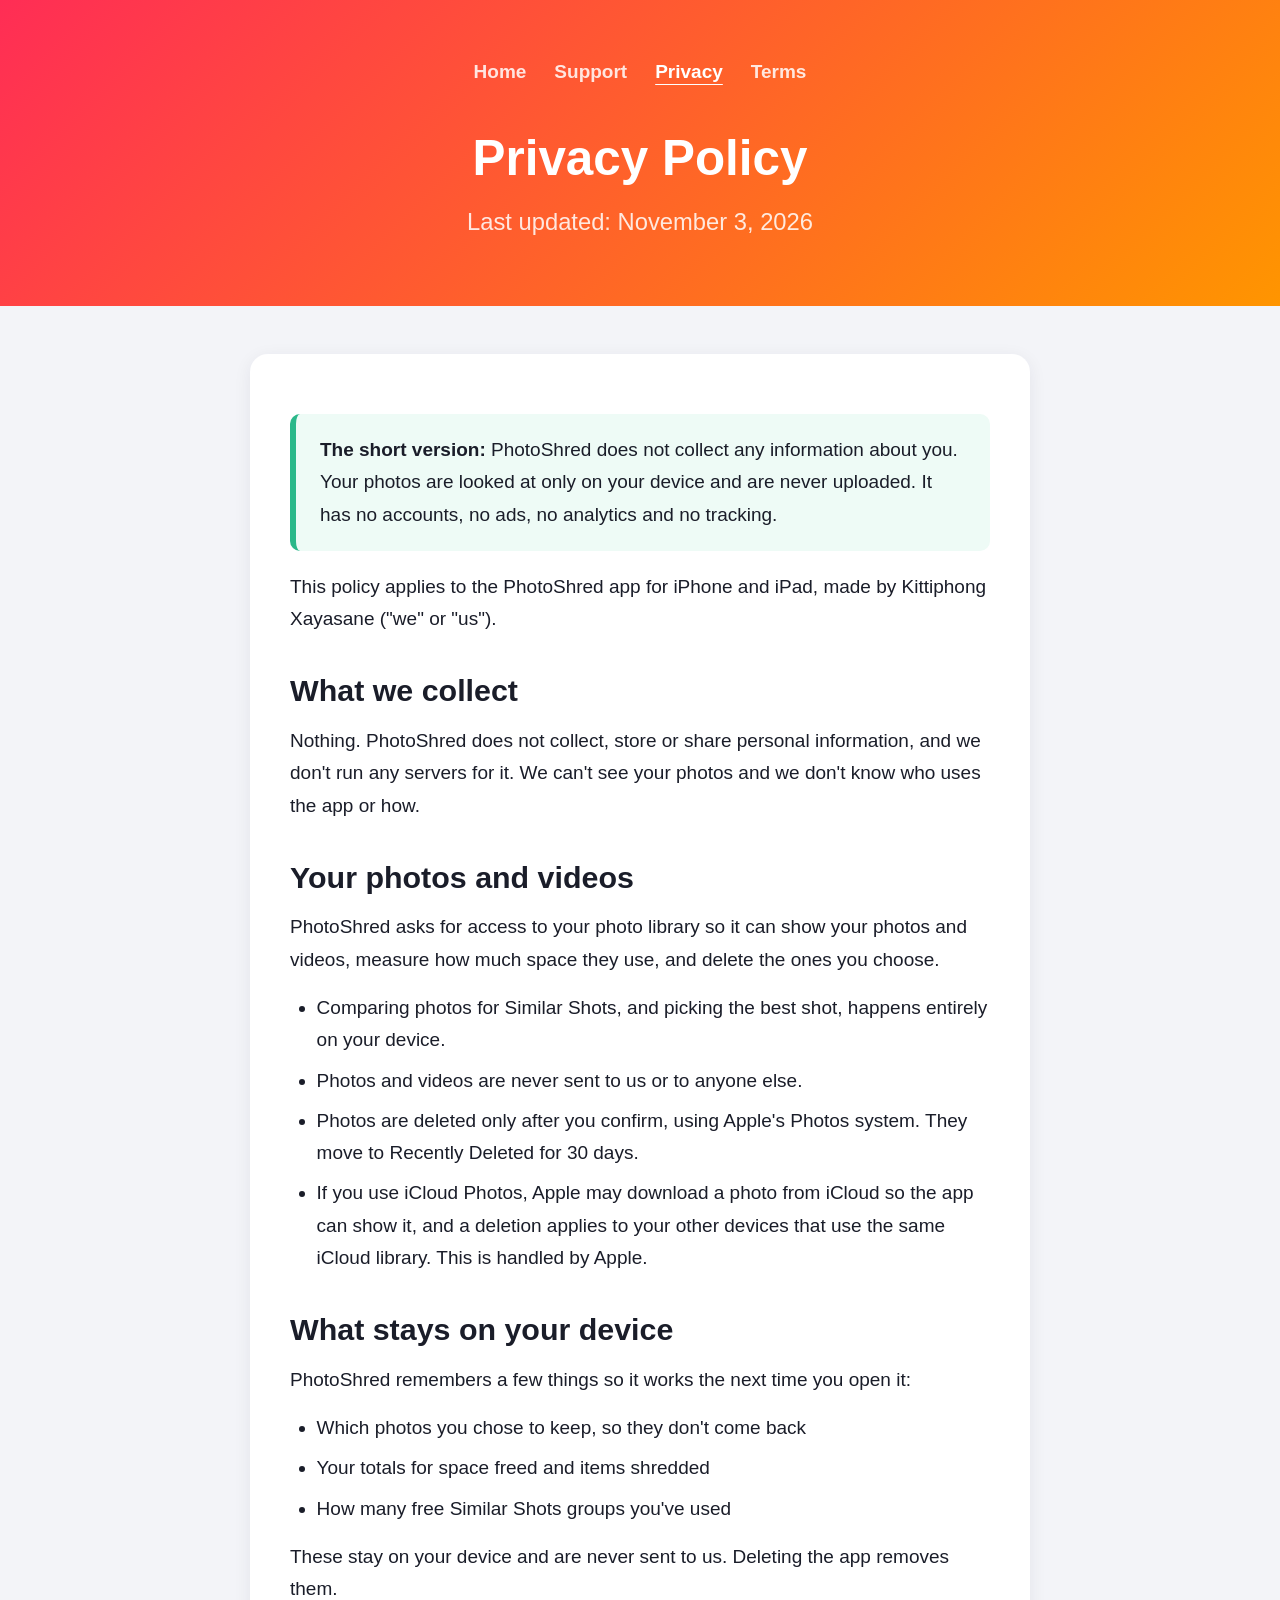
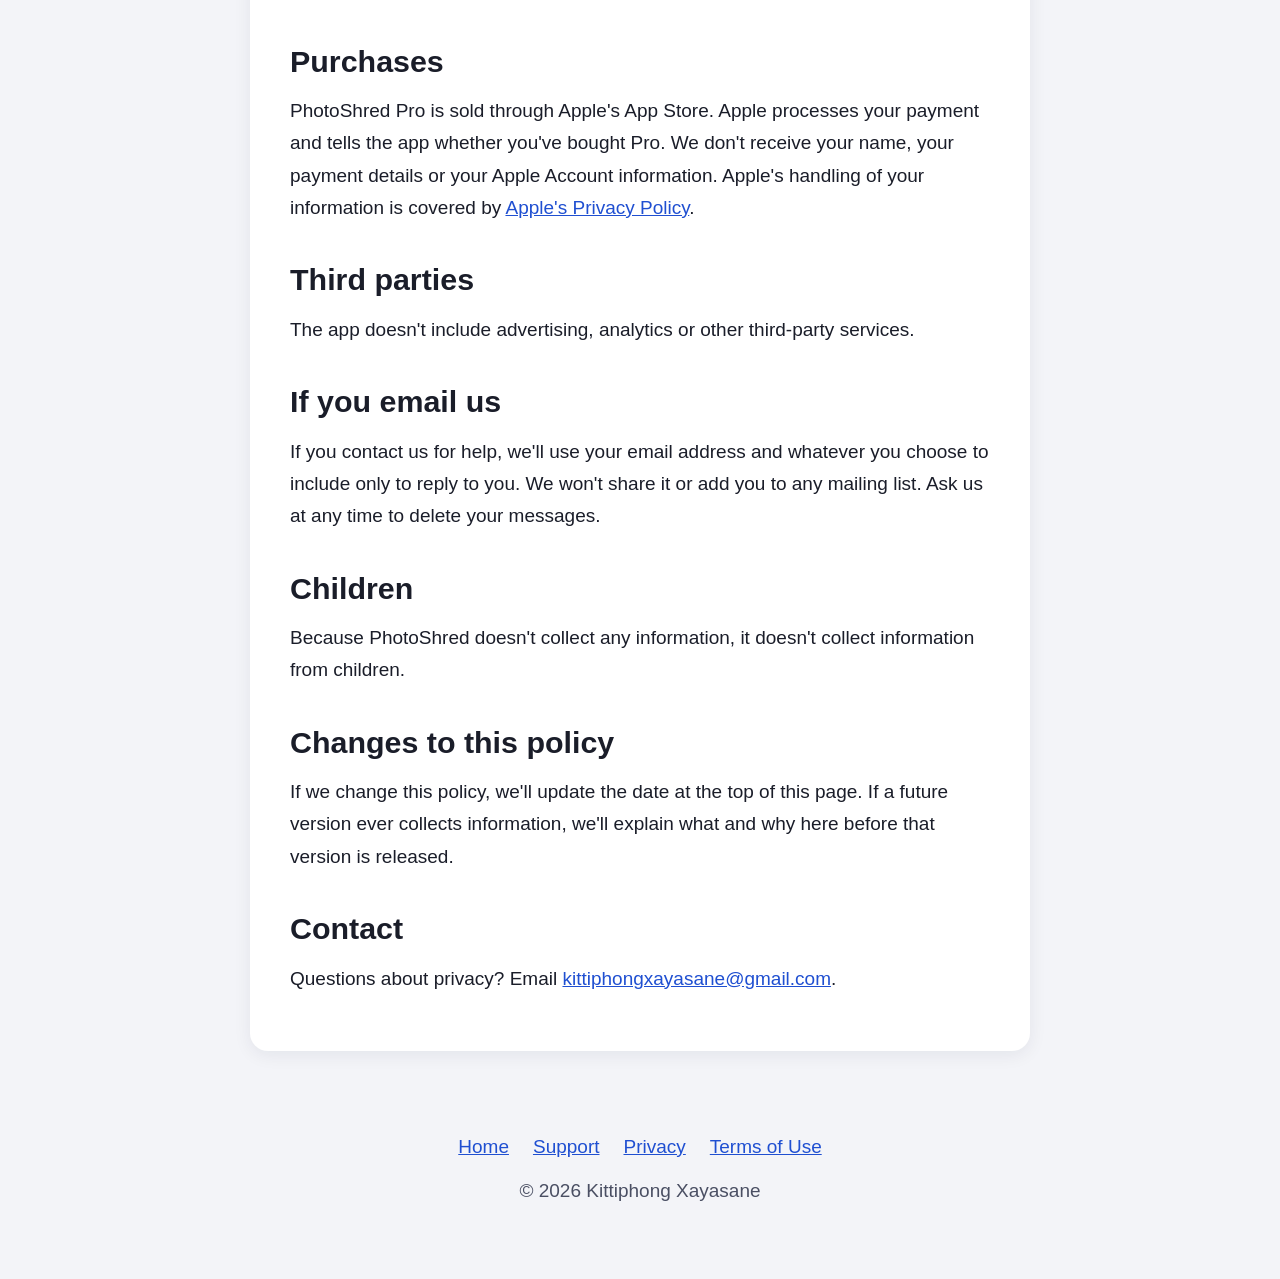
==== privacy-policy.html @ 623d3a73 "Update website" ====
<!DOCTYPE html>
<html lang="en">
<head>
    <meta charset="UTF-8">
    <meta name="viewport" content="width=device-width, initial-scale=1.0">
    <meta name="description" content="Privacy Policy for the PhotoShred photo cleanup app.">
    <title>Privacy Policy – PhotoShred</title>
    <link rel="stylesheet" href="style.css">
</head>
<body>
    <header class="site-header">
        <nav>
            <a href="index.html">Home</a>
            <a href="support.html">Support</a>
            <a href="privacy-policy.html" aria-current="page">Privacy</a>
            <a href="terms-of-use.html">Terms</a>
        </nav>
        <h1>Privacy Policy</h1>
        <p class="lead">Last updated: November 3, 2026</p>
    </header>

    <main>
        <section class="card">
            <div class="callout">
                <p><strong>The short version:</strong> PhotoShred does not collect any information about you. Your photos are looked at only on your device and are never uploaded. It has no accounts, no ads, no analytics and no tracking.</p>
            </div>

            <p>This policy applies to the PhotoShred app for iPhone and iPad, made by Kittiphong Xayasane ("we" or "us").</p>

            <h2>What we collect</h2>
            <p>Nothing. PhotoShred does not collect, store or share personal information, and we don't run any servers for it. We can't see your photos and we don't know who uses the app or how.</p>

            <h2>Your photos and videos</h2>
            <p>PhotoShred asks for access to your photo library so it can show your photos and videos, measure how much space they use, and delete the ones you choose.</p>
            <ul>
                <li>Comparing photos for Similar Shots, and picking the best shot, happens entirely on your device.</li>
                <li>Photos and videos are never sent to us or to anyone else.</li>
                <li>Photos are deleted only after you confirm, using Apple's Photos system. They move to Recently Deleted for 30 days.</li>
                <li>If you use iCloud Photos, Apple may download a photo from iCloud so the app can show it, and a deletion applies to your other devices that use the same iCloud library. This is handled by Apple.</li>
            </ul>

            <h2>What stays on your device</h2>
            <p>PhotoShred remembers a few things so it works the next time you open it:</p>
            <ul>
                <li>Which photos you chose to keep, so they don't come back</li>
                <li>Your totals for space freed and items shredded</li>
                <li>How many free Similar Shots groups you've used</li>
            </ul>
            <p>These stay on your device and are never sent to us. Deleting the app removes them.</p>

            <h2>Purchases</h2>
            <p>PhotoShred Pro is sold through Apple's App Store. Apple processes your payment and tells the app whether you've bought Pro. We don't receive your name, your payment details or your Apple Account information. Apple's handling of your information is covered by <a href="https://www.apple.com/legal/privacy/">Apple's Privacy Policy</a>.</p>

            <h2>Third parties</h2>
            <p>The app doesn't include advertising, analytics or other third-party services.</p>

            <h2>If you email us</h2>
            <p>If you contact us for help, we'll use your email address and whatever you choose to include only to reply to you. We won't share it or add you to any mailing list. Ask us at any time to delete your messages.</p>

            <h2>Children</h2>
            <p>Because PhotoShred doesn't collect any information, it doesn't collect information from children.</p>

            <h2>Changes to this policy</h2>
            <p>If we change this policy, we'll update the date at the top of this page. If a future version ever collects information, we'll explain what and why here before that version is released.</p>

            <h2>Contact</h2>
            <p>Questions about privacy? Email <a href="mailto:kittiphongxayasane@gmail.com">kittiphongxayasane@gmail.com</a>.</p>
        </section>
    </main>

    <footer>
        <nav>
            <a href="index.html">Home</a>
            <a href="support.html">Support</a>
            <a href="privacy-policy.html">Privacy</a>
            <a href="terms-of-use.html">Terms of Use</a>
        </nav>
        <p>&copy; 2026 Kittiphong Xayasane</p>
    </footer>
</body>
</html>
---- style.css ----
/* Shared styles for the PhotoShred website. Large, high-contrast text for easy reading. */

:root {
    --navy-900: #ff2d55;
    --navy-700: #ff9500;
    --mint: #ffffff;
    --ink: #1a1d29;
    --ink-soft: #4a4f63;
    --paper: #ffffff;
    --page: #f3f4f8;
    --line: #dfe2ec;
    --link: #1f4fd1;
}

* {
    margin: 0;
    padding: 0;
    box-sizing: border-box;
}

html {
    font-size: 19px;
}

body {
    font-family: -apple-system, BlinkMacSystemFont, "Segoe UI", Roboto, Helvetica, Arial, sans-serif;
    line-height: 1.7;
    color: var(--ink);
    background: var(--page);
}

a {
    color: var(--link);
}

/* Header band */

.site-header {
    background: linear-gradient(135deg, var(--navy-900), var(--navy-700));
    color: #fff;
    text-align: center;
    padding: 56px 20px 64px;
}

.site-header nav {
    display: flex;
    justify-content: center;
    flex-wrap: wrap;
    gap: 8px 28px;
    margin-bottom: 40px;
}

.site-header nav a {
    color: #fff;
    text-decoration: none;
    font-weight: 600;
    opacity: 0.85;
}

.site-header nav a:hover,
.site-header nav a[aria-current="page"] {
    opacity: 1;
    text-decoration: underline;
    text-underline-offset: 6px;
}

.site-header h1 {
    font-size: 2.6rem;
    line-height: 1.2;
    margin-bottom: 14px;
}

.site-header .lead {
    font-size: 1.25rem;
    max-width: 640px;
    margin: 0 auto;
    color: rgba(255, 255, 255, 0.85);
}

.app-icon {
    width: 112px;
    height: 112px;
    border-radius: 25px;
    margin-bottom: 28px;
    box-shadow: 0 16px 48px rgba(0, 0, 0, 0.45);
}

.badge {
    display: inline-block;
    margin-top: 32px;
}

.badge img {
    height: 56px;
}

/* Page body */

main {
    max-width: 820px;
    margin: 0 auto;
    padding: 48px 20px 24px;
}

.card {
    background: var(--paper);
    border-radius: 18px;
    padding: 40px;
    margin-bottom: 32px;
    box-shadow: 0 4px 18px rgba(20, 30, 60, 0.07);
}

h2 {
    font-size: 1.6rem;
    line-height: 1.3;
    margin: 36px 0 14px;
}

.card > h2:first-child {
    margin-top: 0;
}

h3 {
    font-size: 1.2rem;
    line-height: 1.35;
    margin: 24px 0 8px;
}

p {
    margin-bottom: 16px;
}

ul,
ol {
    margin: 0 0 16px 1.4em;
}

li {
    margin-bottom: 8px;
}

.muted {
    color: var(--ink-soft);
}

.callout {
    background: #eefbf6;
    border-left: 6px solid #2bb88a;
    border-radius: 10px;
    padding: 20px 24px;
    margin: 20px 0;
}

.callout p:last-child {
    margin-bottom: 0;
}

/* Home page */

.features {
    display: grid;
    grid-template-columns: repeat(auto-fit, minmax(240px, 1fr));
    gap: 28px;
}

.feature h3 {
    margin-top: 0;
}

.screens {
    display: flex;
    gap: 24px;
    justify-content: center;
    flex-wrap: wrap;
    margin: 8px 0 40px;
}

.screens img {
    width: 230px;
    max-width: 100%;
    border-radius: 22px;
    box-shadow: 0 12px 36px rgba(10, 15, 40, 0.25);
}

.sound-list {
    columns: 2;
    column-gap: 32px;
}

/* Support page */

.button {
    display: inline-block;
    background: var(--navy-700);
    color: #fff;
    text-decoration: none;
    font-weight: 700;
    font-size: 1.1rem;
    padding: 16px 36px;
    border-radius: 999px;
}

.button:hover {
    background: var(--navy-900);
}

.center {
    text-align: center;
}

.faq h3 {
    font-size: 1.25rem;
    margin-top: 32px;
}

.faq h3:first-of-type {
    margin-top: 8px;
}

/* Footer */

footer {
    text-align: center;
    padding: 24px 20px 56px;
    color: var(--ink-soft);
}

footer nav {
    display: flex;
    justify-content: center;
    flex-wrap: wrap;
    gap: 8px 24px;
    margin-bottom: 12px;
}

@media (max-width: 640px) {
    html {
        font-size: 18px;
    }

    .site-header h1 {
        font-size: 2rem;
    }

    .card {
        padding: 26px 22px;
    }

    .sound-list {
        columns: 1;
    }

    /* One screenshot is enough on a phone; three tall ones push the text far down. */
    .screens img:not(:first-child) {
        display: none;
    }
}
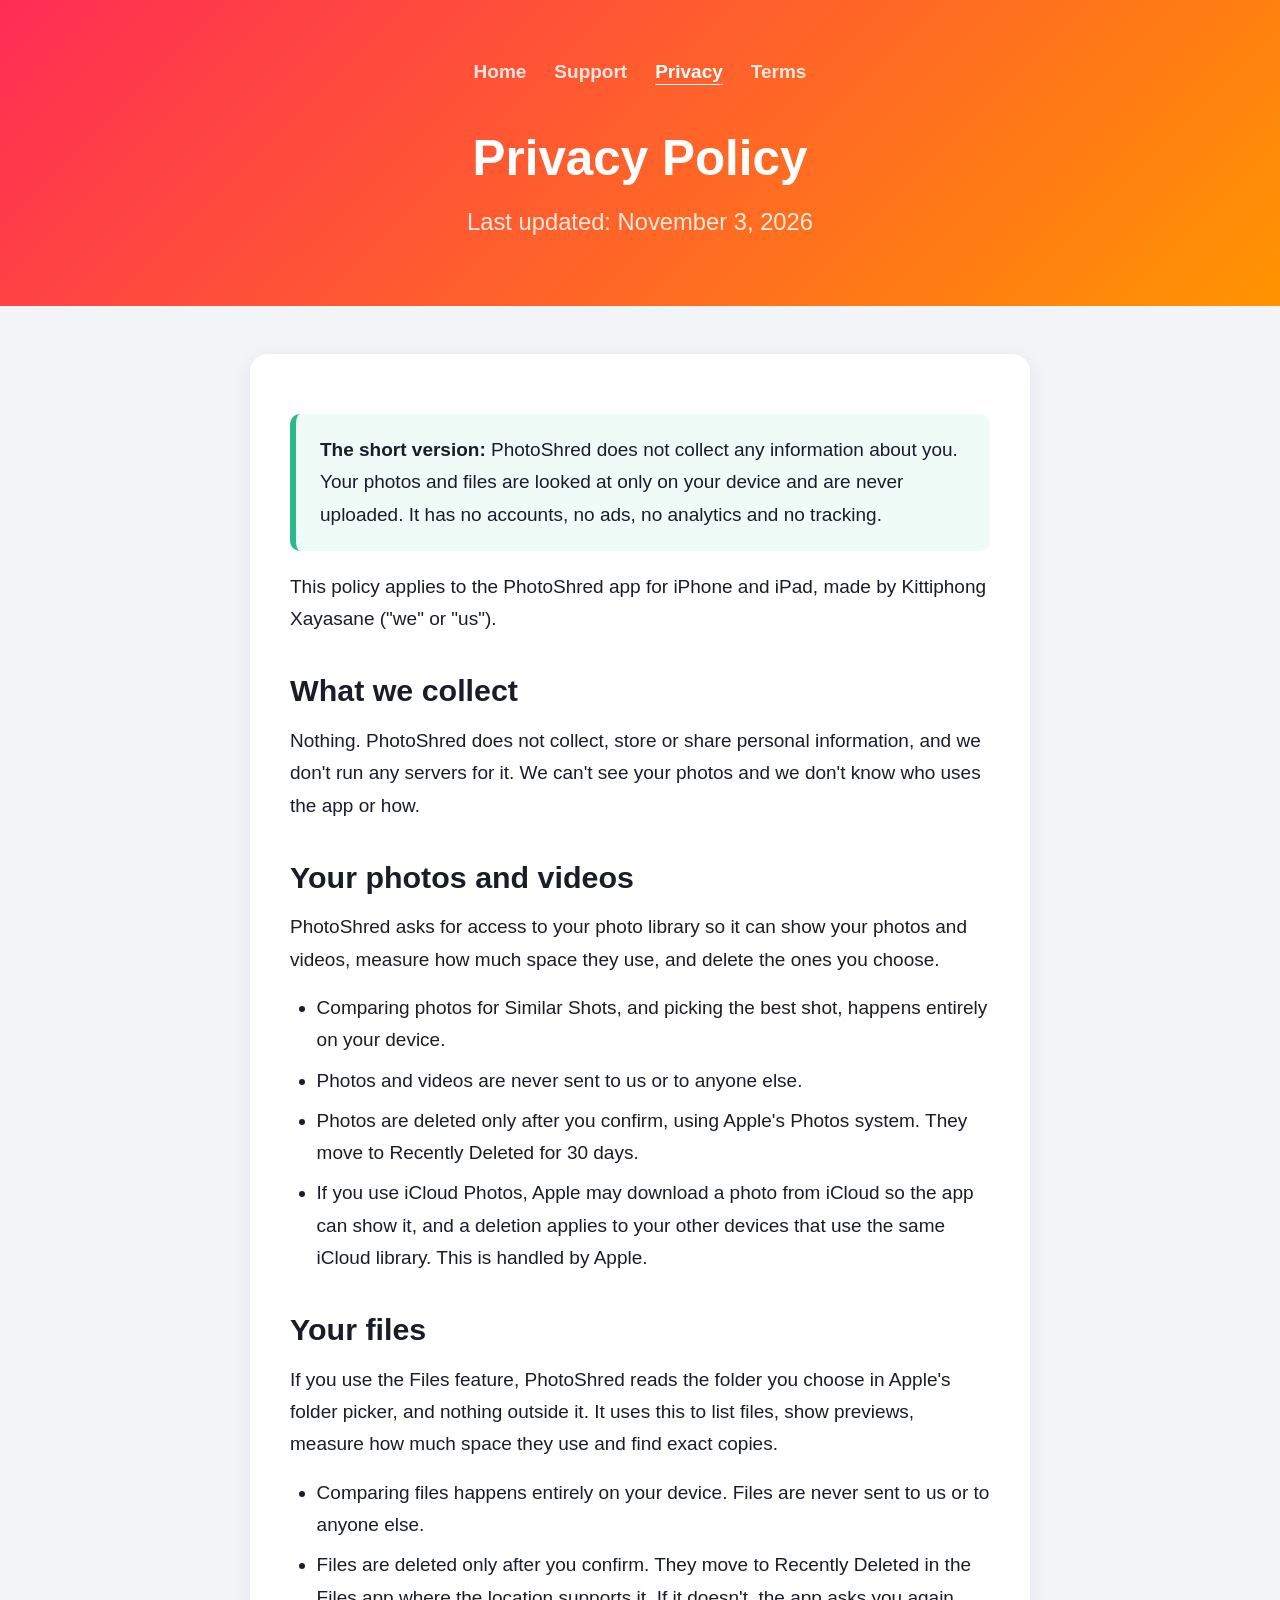
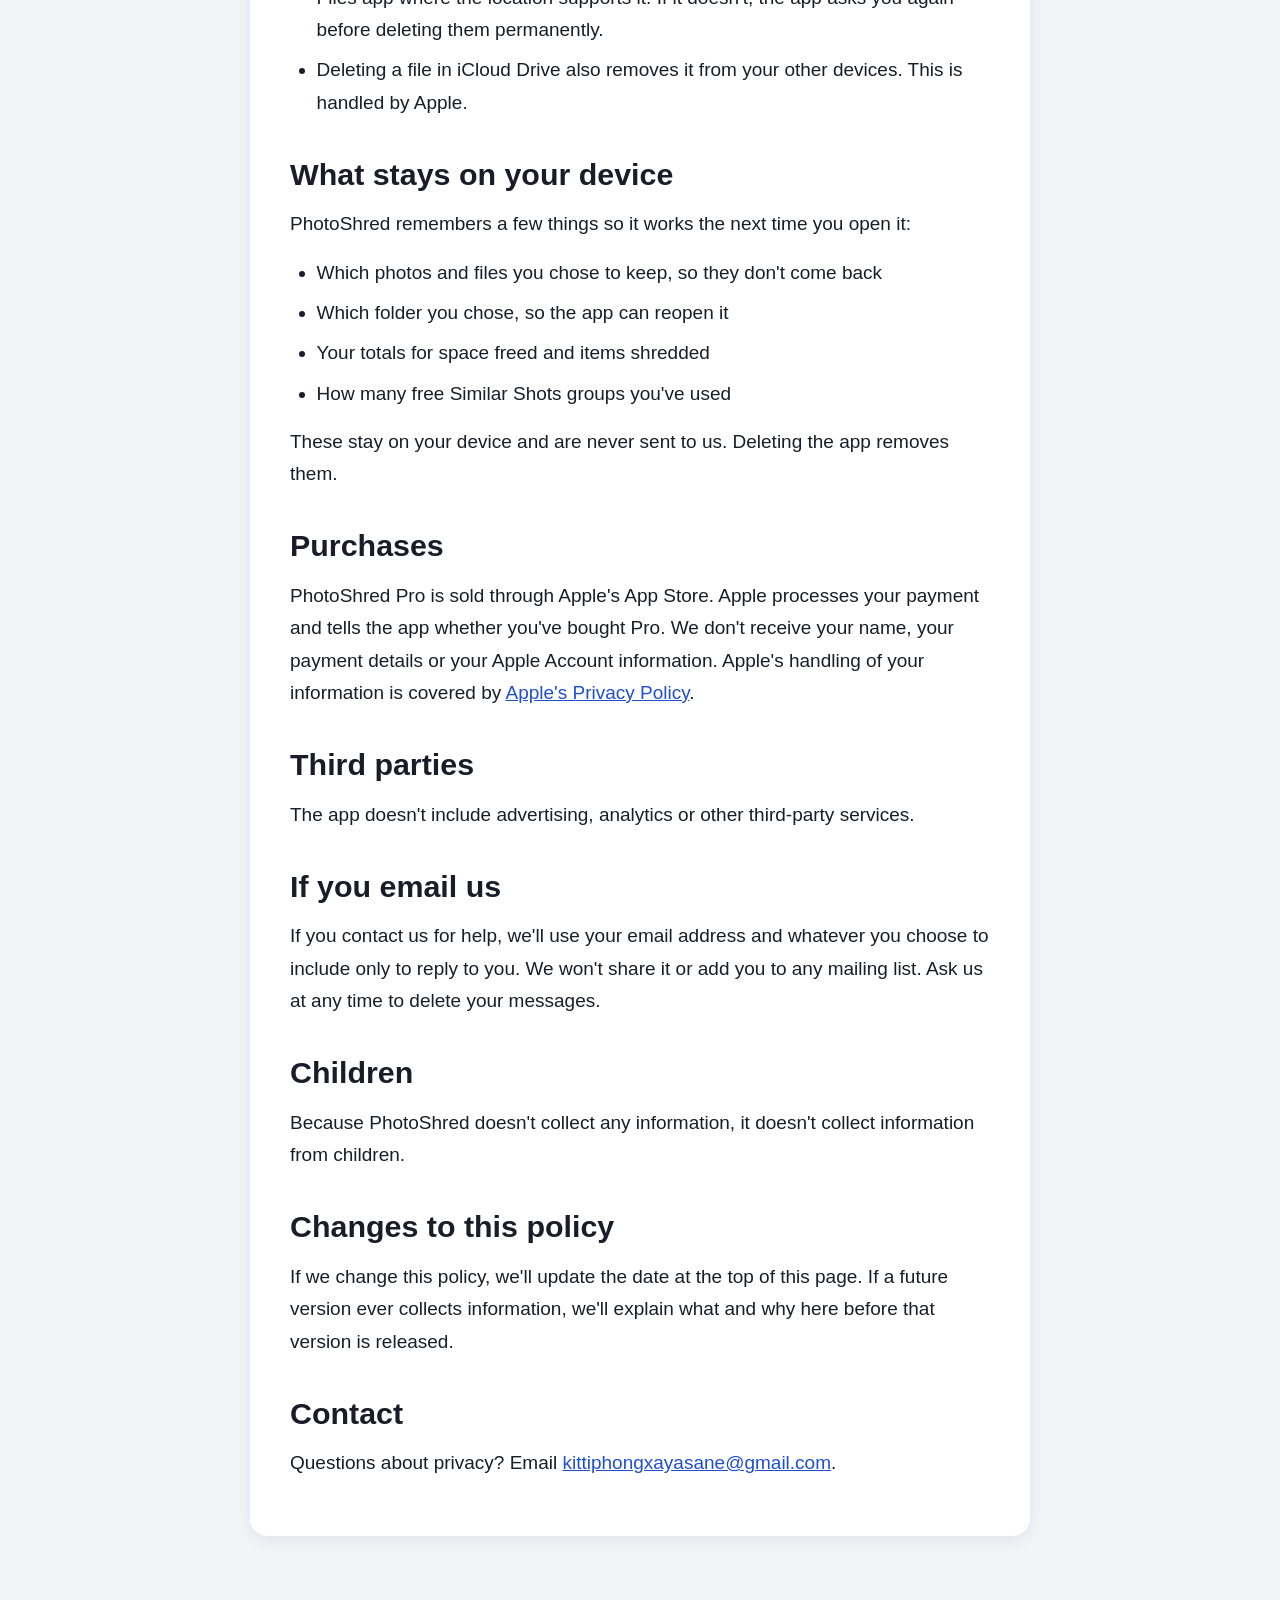
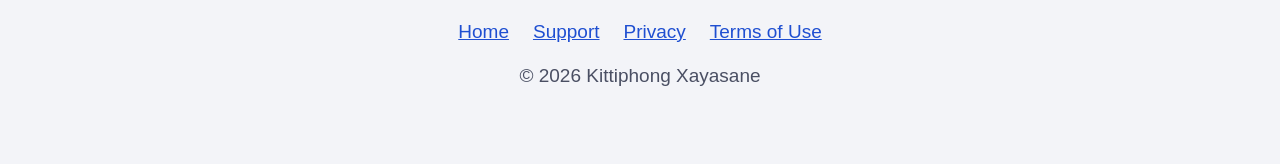
==== commit e7c020be: "Update website" ====
--- a/privacy-policy.html
+++ b/privacy-policy.html
@@ -22,7 +22,7 @@
     <main>
         <section class="card">
             <div class="callout">
-                <p><strong>The short version:</strong> PhotoShred does not collect any information about you. Your photos are looked at only on your device and are never uploaded. It has no accounts, no ads, no analytics and no tracking.</p>
+                <p><strong>The short version:</strong> PhotoShred does not collect any information about you. Your photos and files are looked at only on your device and are never uploaded. It has no accounts, no ads, no analytics and no tracking.</p>
             </div>
 
             <p>This policy applies to the PhotoShred app for iPhone and iPad, made by Kittiphong Xayasane ("we" or "us").</p>
@@ -39,10 +39,19 @@
                 <li>If you use iCloud Photos, Apple may download a photo from iCloud so the app can show it, and a deletion applies to your other devices that use the same iCloud library. This is handled by Apple.</li>
             </ul>
 
+            <h2>Your files</h2>
+            <p>If you use the Files feature, PhotoShred reads the folder you choose in Apple's folder picker, and nothing outside it. It uses this to list files, show previews, measure how much space they use and find exact copies.</p>
+            <ul>
+                <li>Comparing files happens entirely on your device. Files are never sent to us or to anyone else.</li>
+                <li>Files are deleted only after you confirm. They move to Recently Deleted in the Files app where the location supports it. If it doesn't, the app asks you again before deleting them permanently.</li>
+                <li>Deleting a file in iCloud Drive also removes it from your other devices. This is handled by Apple.</li>
+            </ul>
+
             <h2>What stays on your device</h2>
             <p>PhotoShred remembers a few things so it works the next time you open it:</p>
             <ul>
-                <li>Which photos you chose to keep, so they don't come back</li>
+                <li>Which photos and files you chose to keep, so they don't come back</li>
+                <li>Which folder you chose, so the app can reopen it</li>
                 <li>Your totals for space freed and items shredded</li>
                 <li>How many free Similar Shots groups you've used</li>
             </ul>
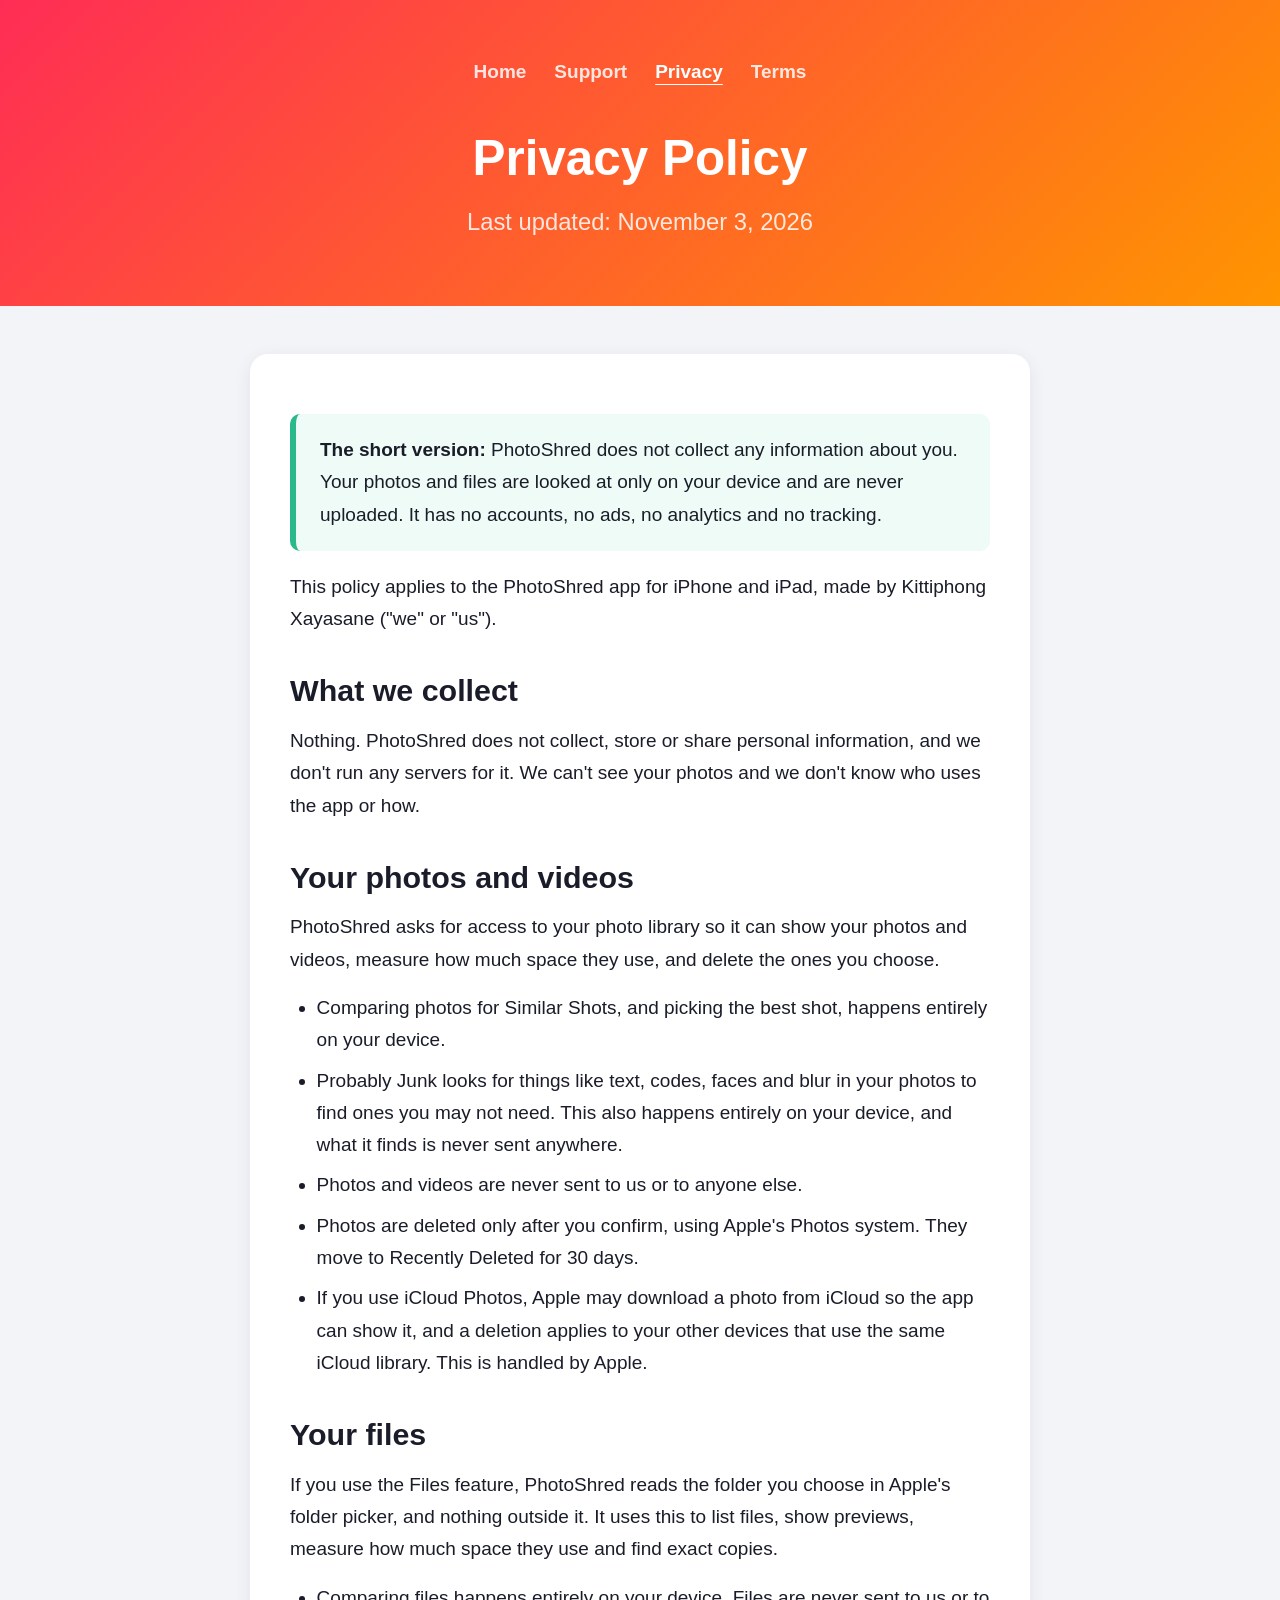
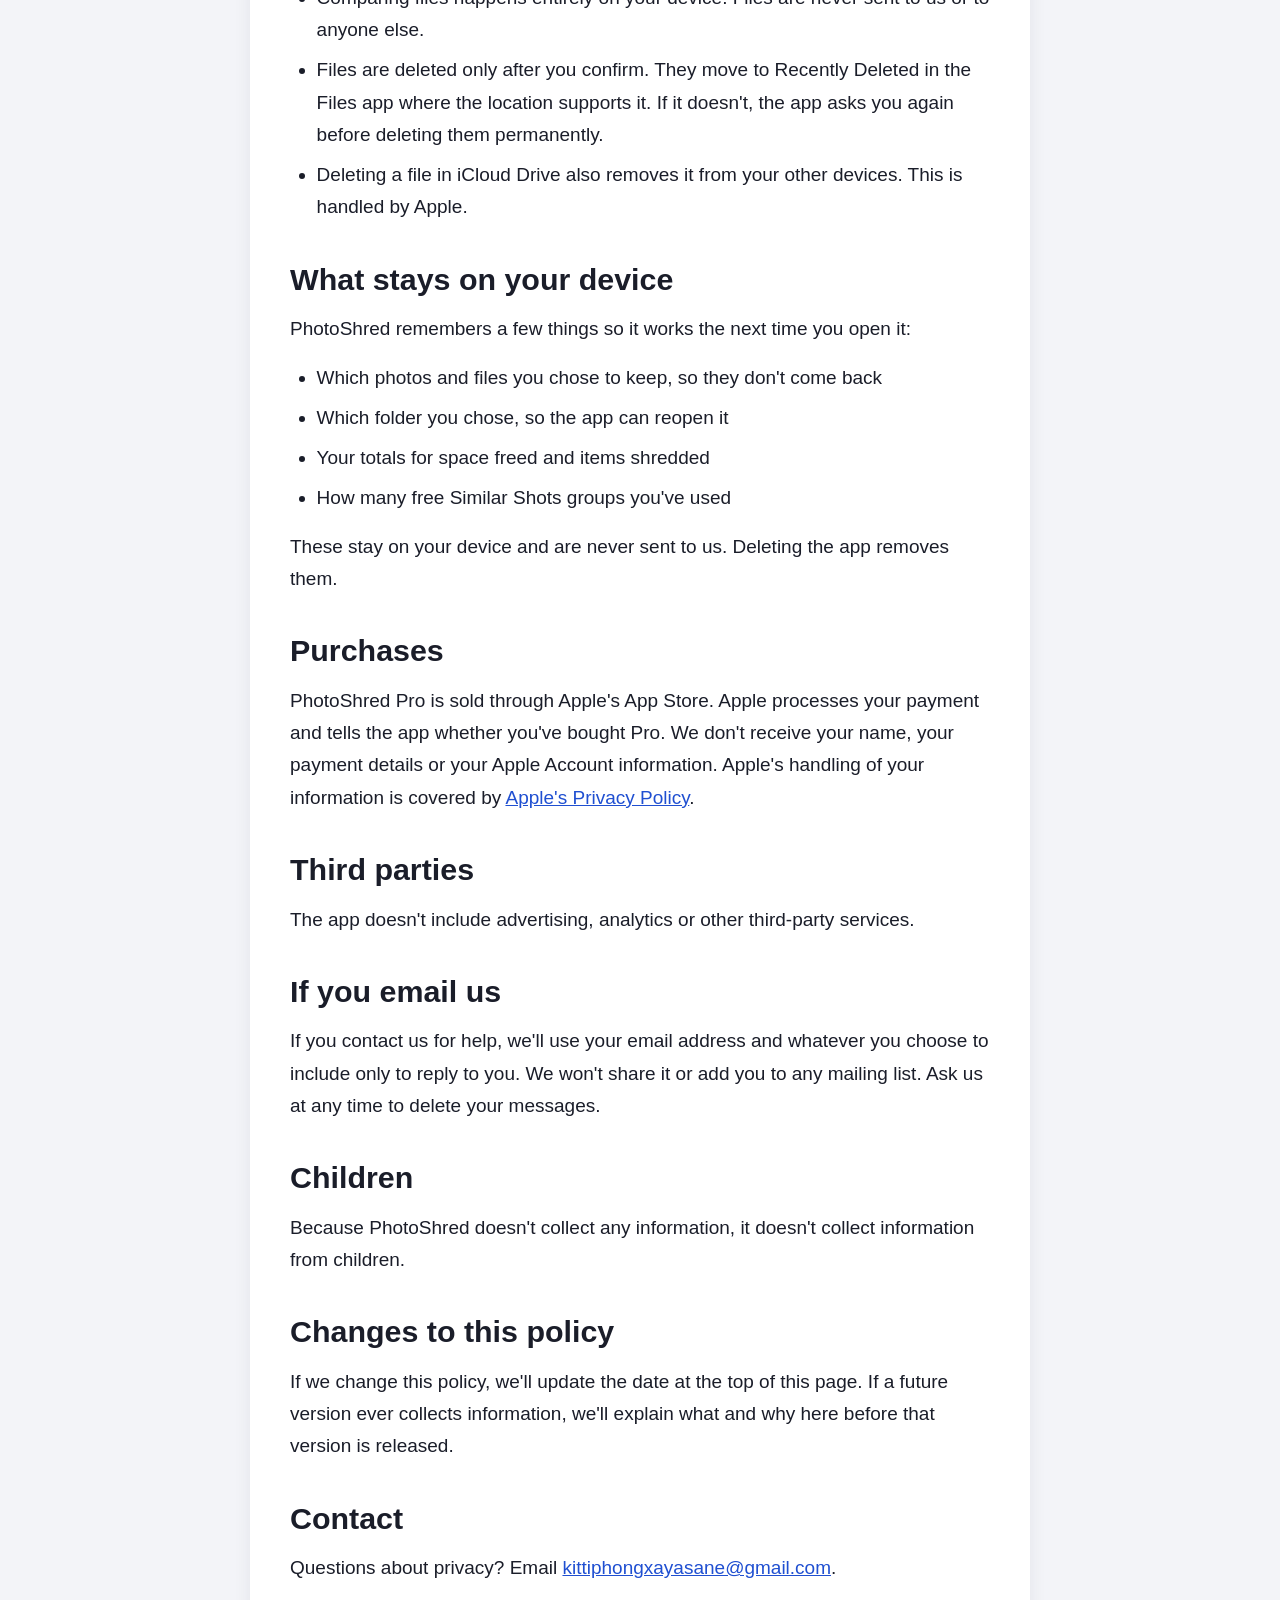
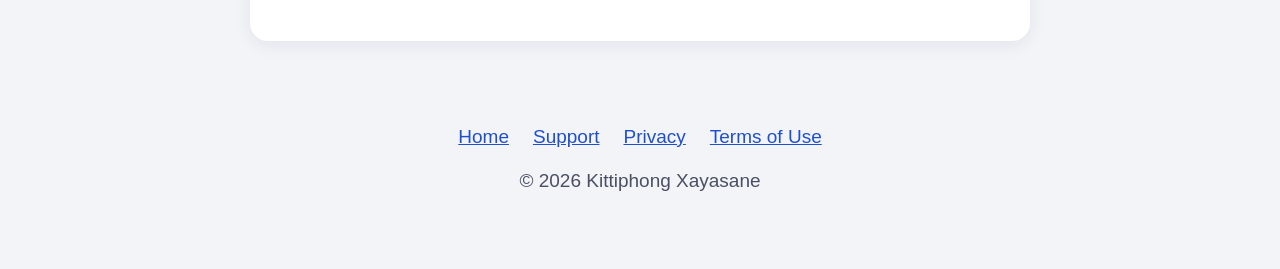
==== commit 0648e902: "Update website" ====
--- a/privacy-policy.html
+++ b/privacy-policy.html
@@ -34,6 +34,7 @@
             <p>PhotoShred asks for access to your photo library so it can show your photos and videos, measure how much space they use, and delete the ones you choose.</p>
             <ul>
                 <li>Comparing photos for Similar Shots, and picking the best shot, happens entirely on your device.</li>
+                <li>Probably Junk looks for things like text, codes, faces and blur in your photos to find ones you may not need. This also happens entirely on your device, and what it finds is never sent anywhere.</li>
                 <li>Photos and videos are never sent to us or to anyone else.</li>
                 <li>Photos are deleted only after you confirm, using Apple's Photos system. They move to Recently Deleted for 30 days.</li>
                 <li>If you use iCloud Photos, Apple may download a photo from iCloud so the app can show it, and a deletion applies to your other devices that use the same iCloud library. This is handled by Apple.</li>
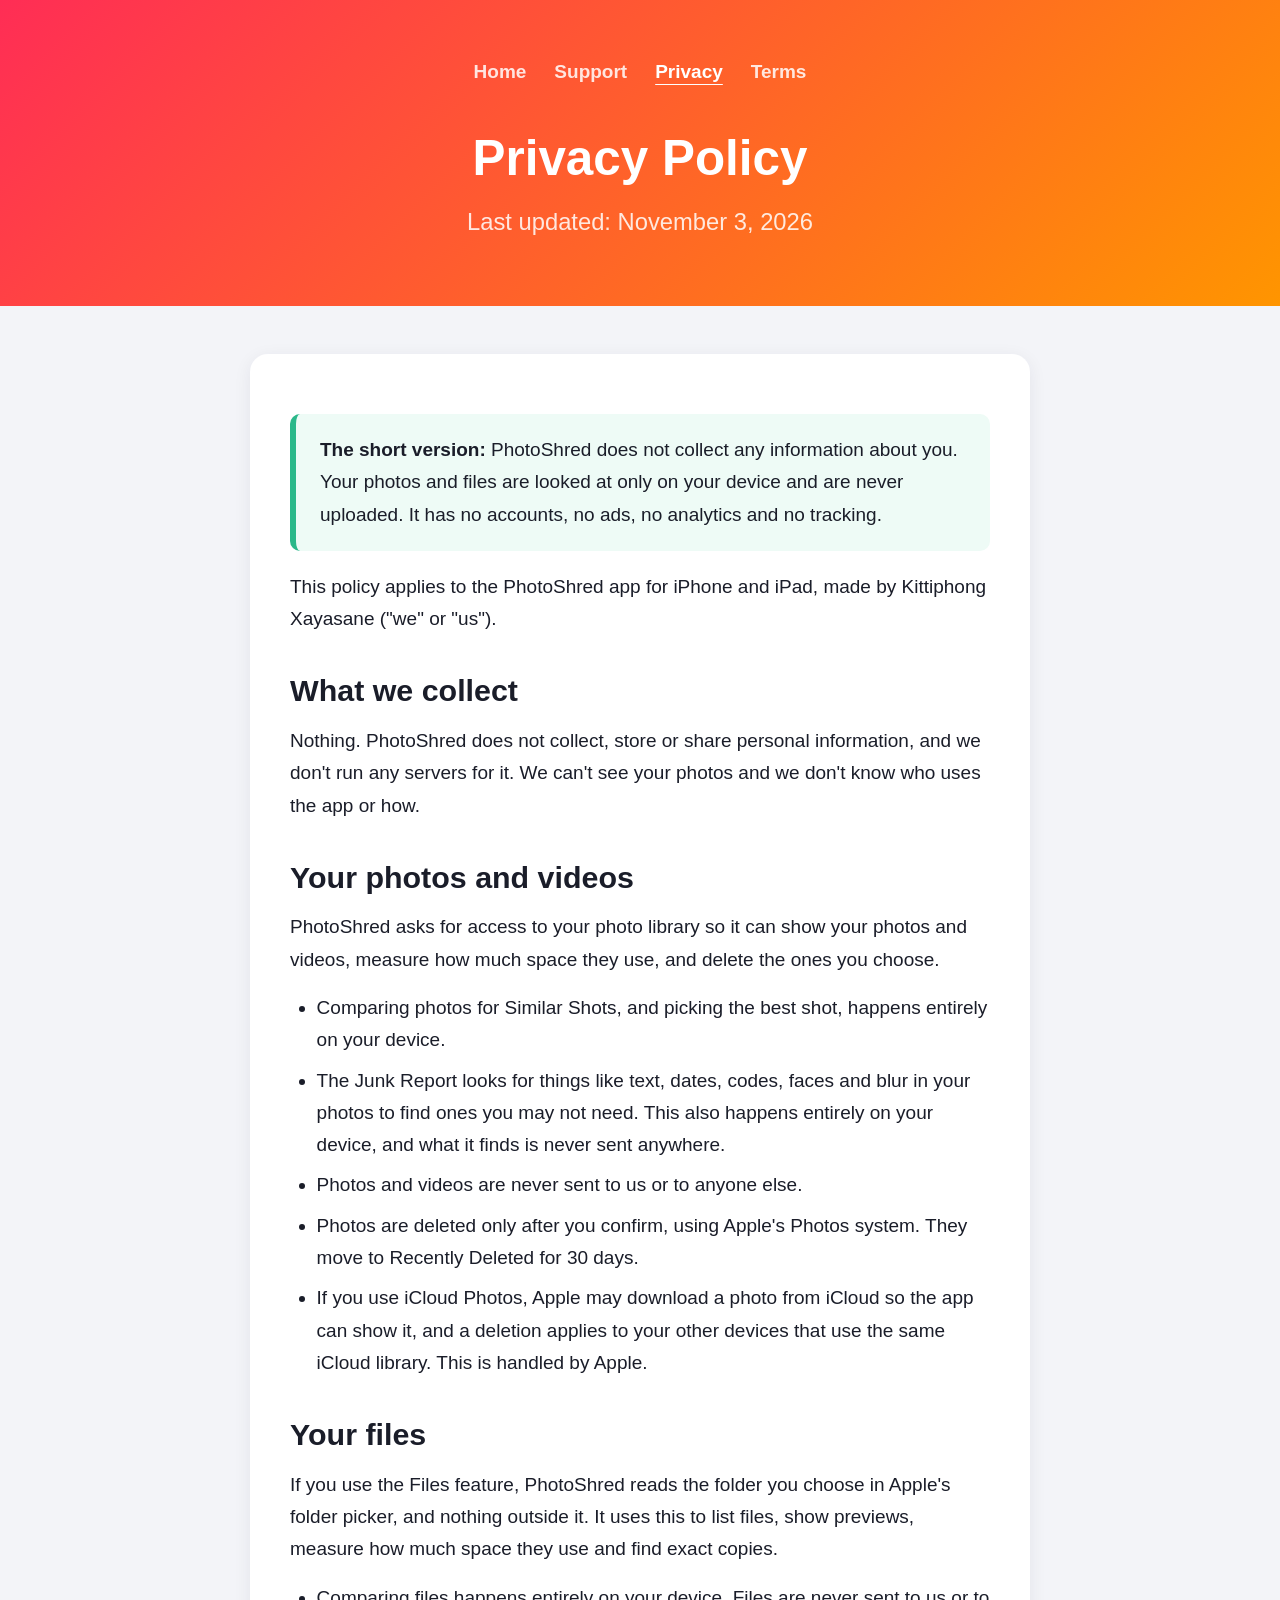
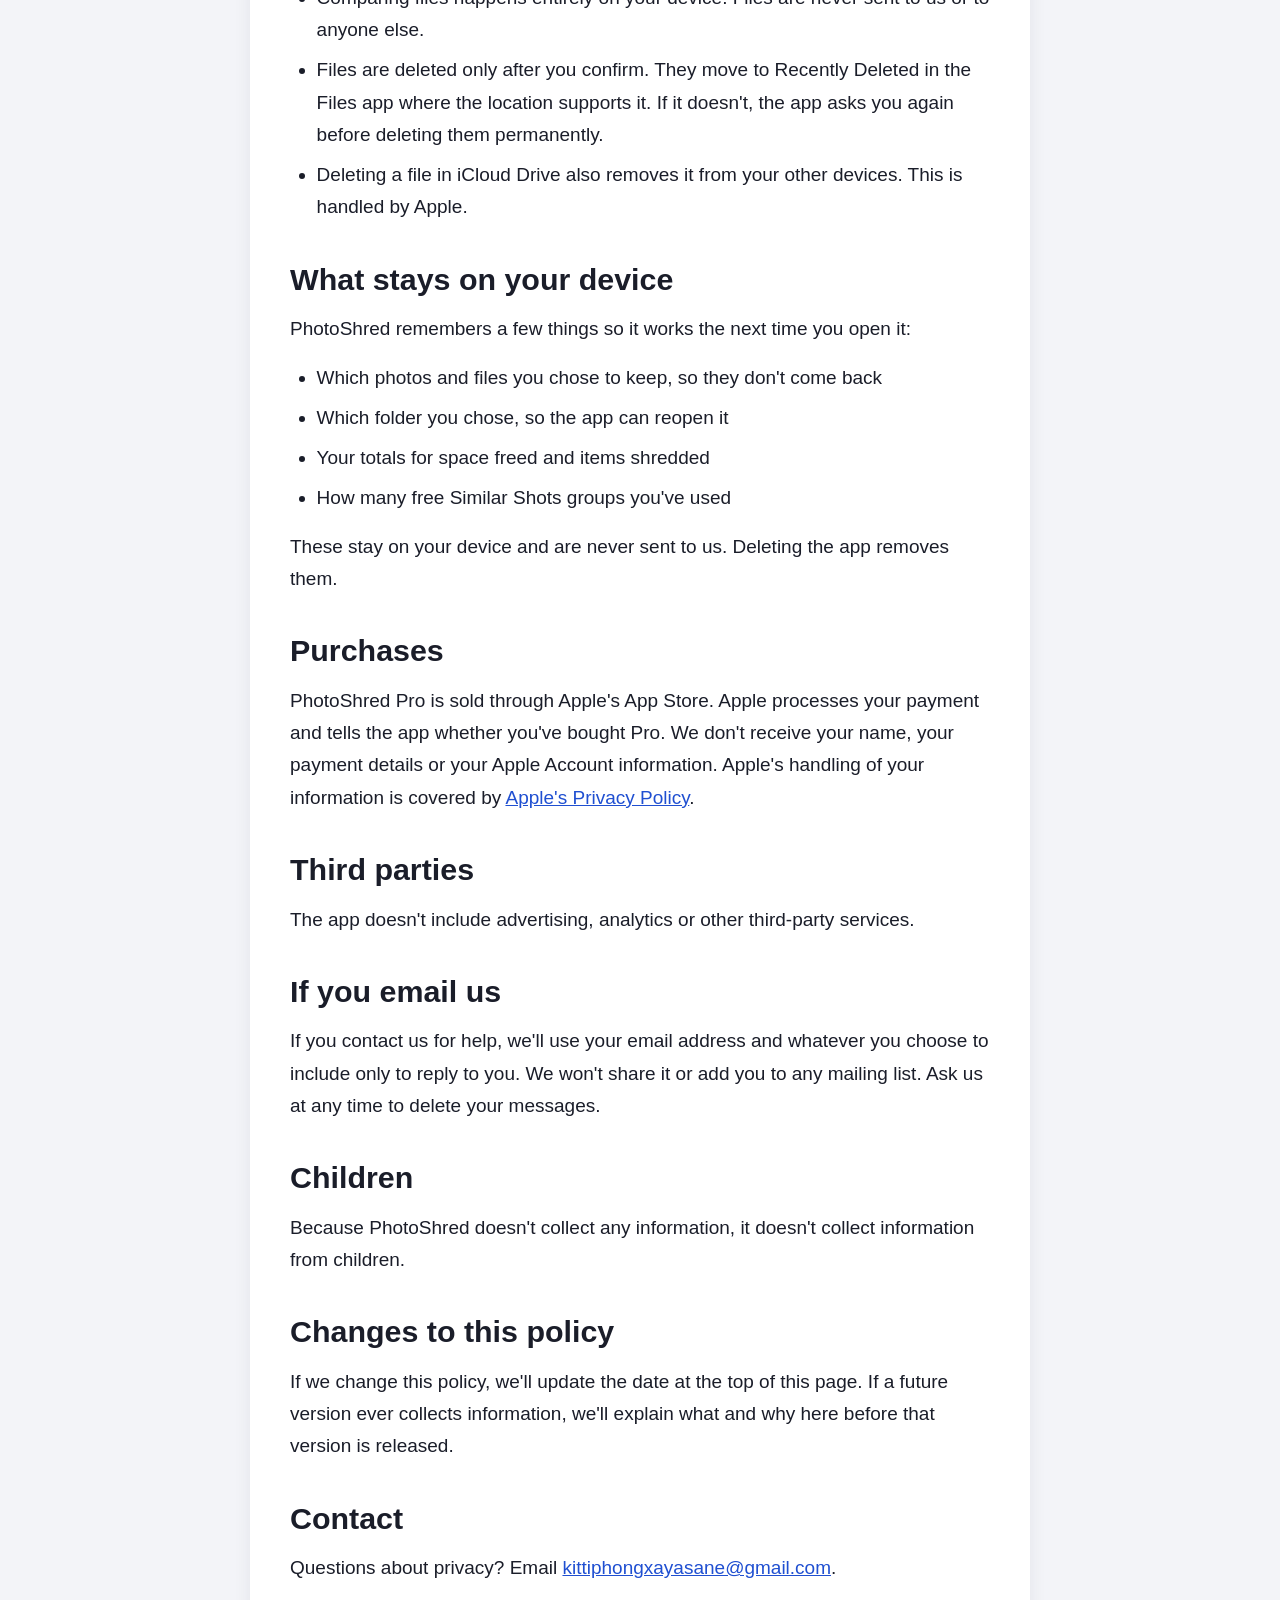
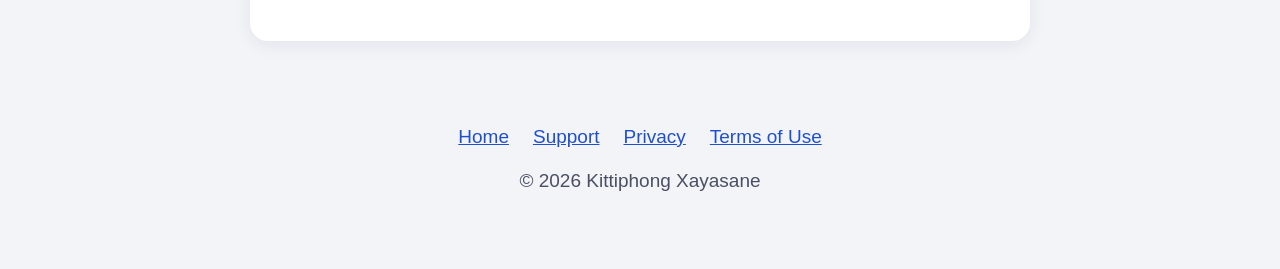
==== commit 9cf4dda5: "Update website" ====
--- a/privacy-policy.html
+++ b/privacy-policy.html
@@ -34,7 +34,7 @@
             <p>PhotoShred asks for access to your photo library so it can show your photos and videos, measure how much space they use, and delete the ones you choose.</p>
             <ul>
                 <li>Comparing photos for Similar Shots, and picking the best shot, happens entirely on your device.</li>
-                <li>Probably Junk looks for things like text, codes, faces and blur in your photos to find ones you may not need. This also happens entirely on your device, and what it finds is never sent anywhere.</li>
+                <li>The Junk Report looks for things like text, dates, codes, faces and blur in your photos to find ones you may not need. This also happens entirely on your device, and what it finds is never sent anywhere.</li>
                 <li>Photos and videos are never sent to us or to anyone else.</li>
                 <li>Photos are deleted only after you confirm, using Apple's Photos system. They move to Recently Deleted for 30 days.</li>
                 <li>If you use iCloud Photos, Apple may download a photo from iCloud so the app can show it, and a deletion applies to your other devices that use the same iCloud library. This is handled by Apple.</li>
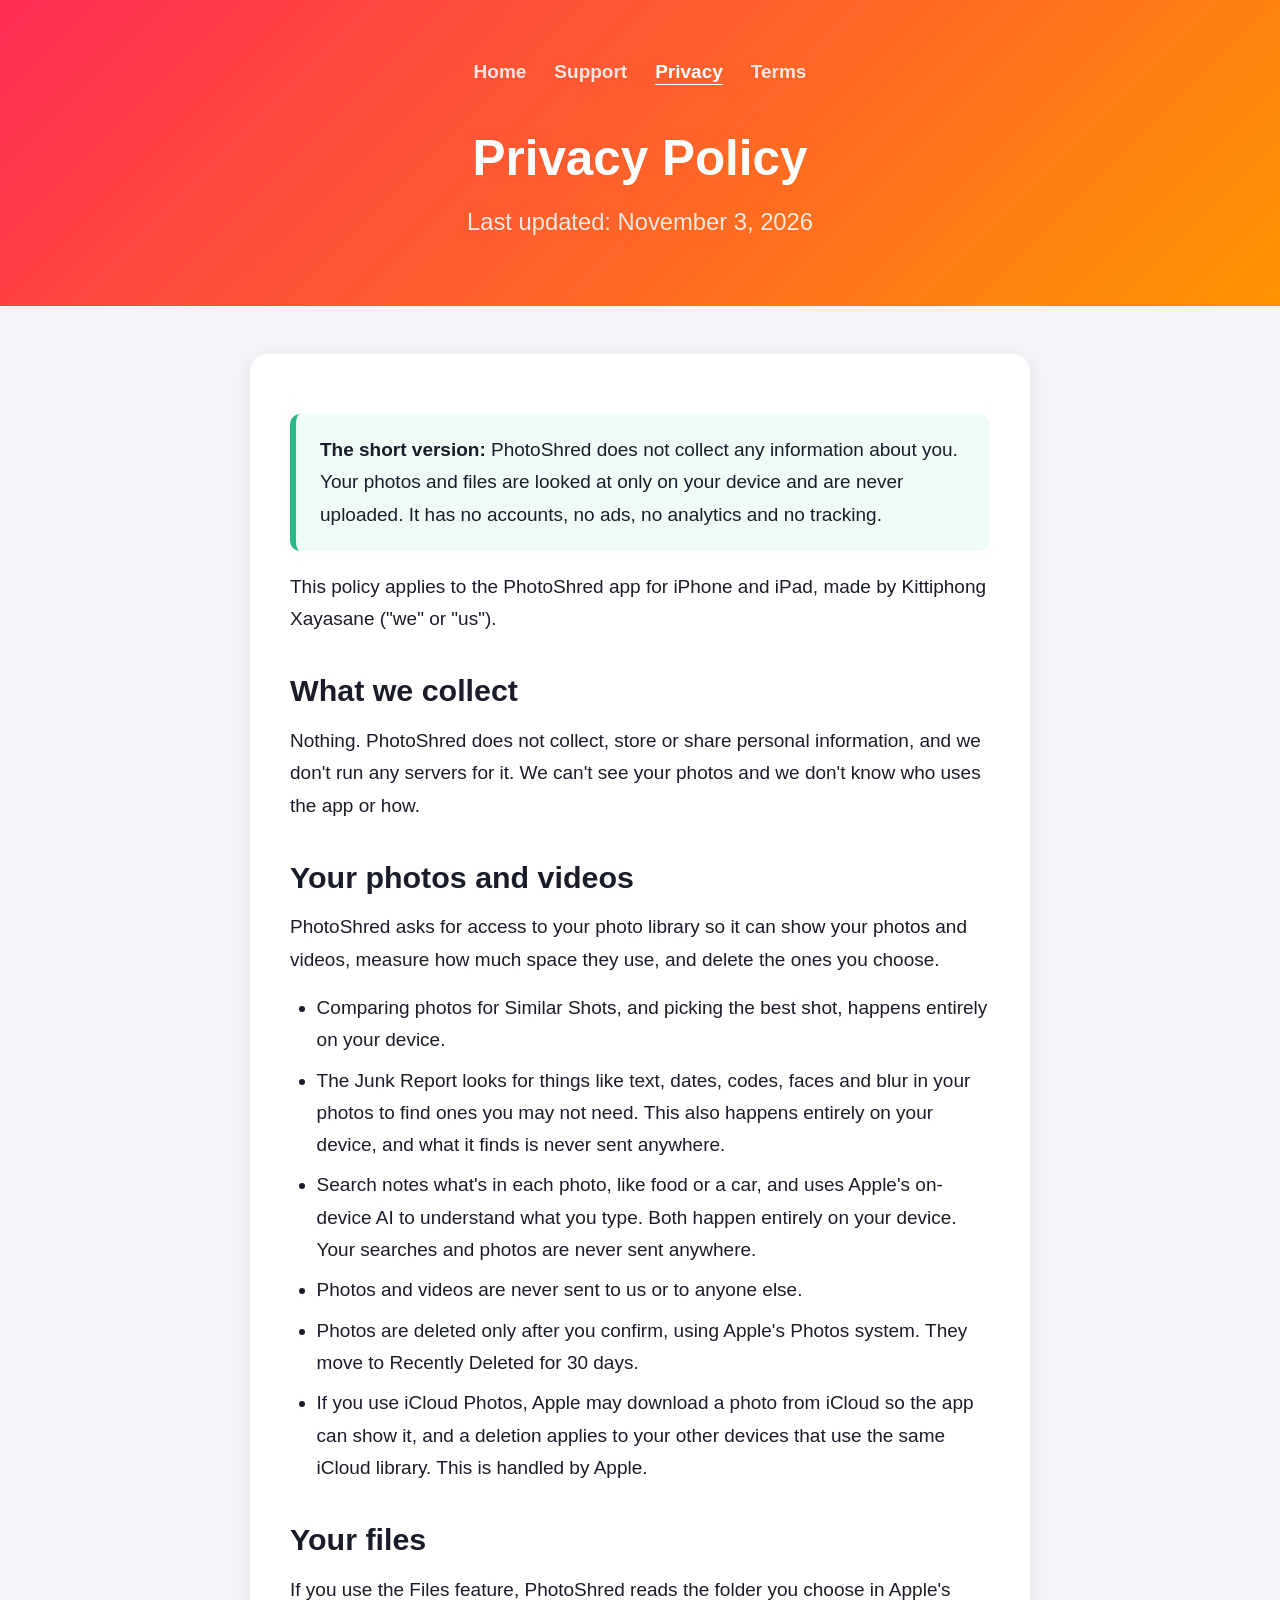
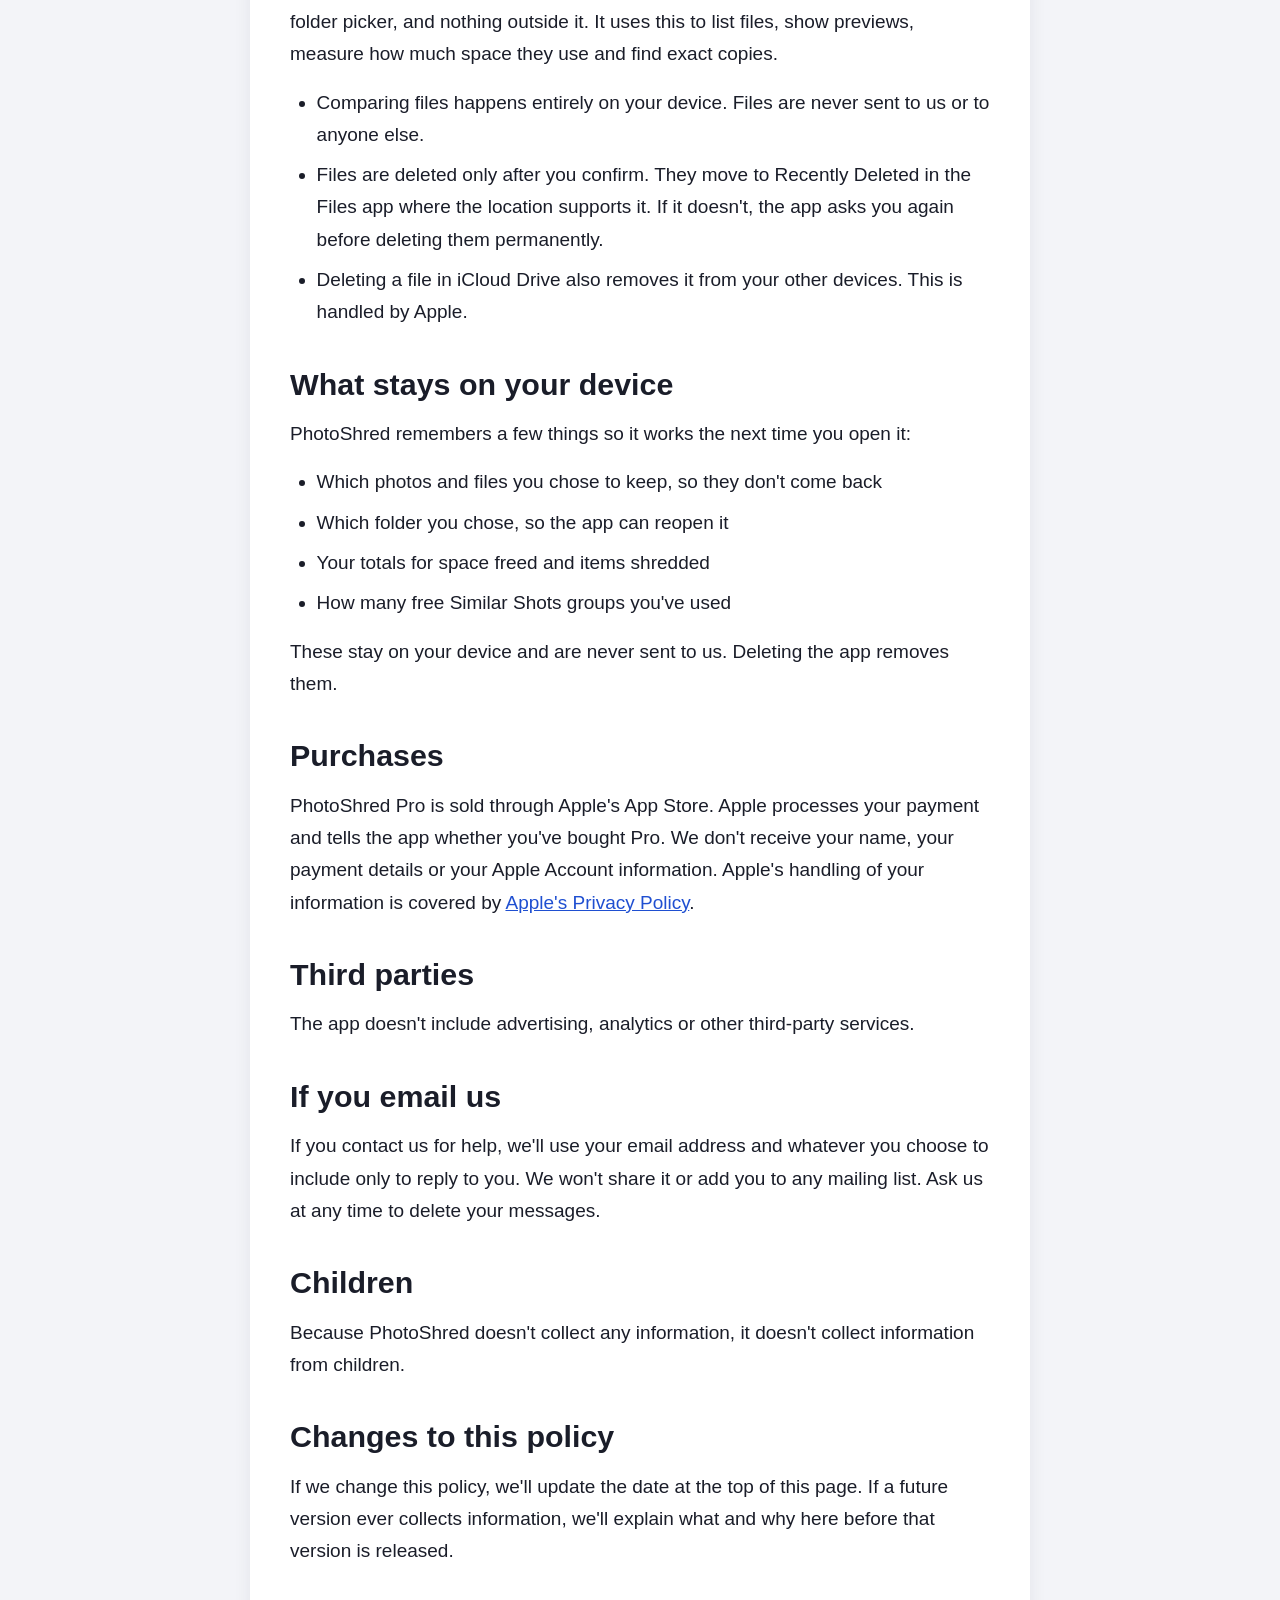
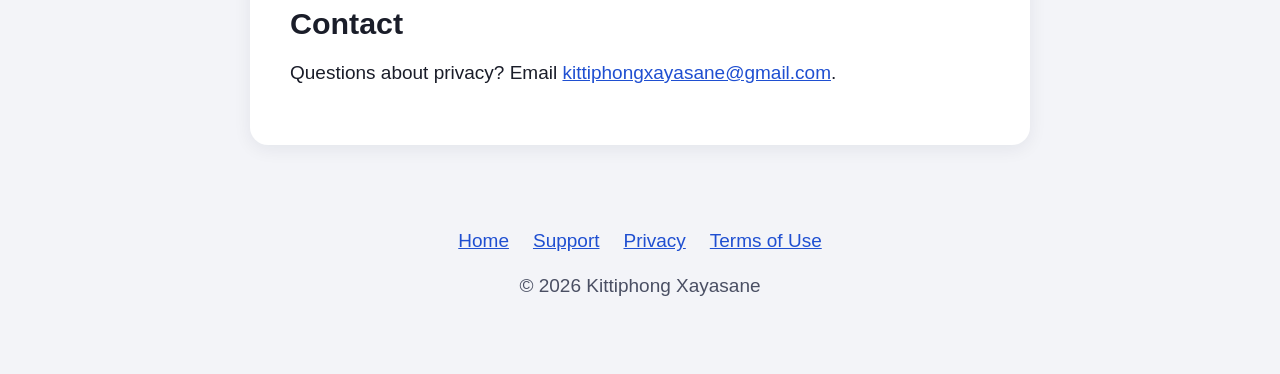
==== commit 920ed276: "Update website" ====
--- a/privacy-policy.html
+++ b/privacy-policy.html
@@ -35,6 +35,7 @@
             <ul>
                 <li>Comparing photos for Similar Shots, and picking the best shot, happens entirely on your device.</li>
                 <li>The Junk Report looks for things like text, dates, codes, faces and blur in your photos to find ones you may not need. This also happens entirely on your device, and what it finds is never sent anywhere.</li>
+                <li>Search notes what's in each photo, like food or a car, and uses Apple's on-device AI to understand what you type. Both happen entirely on your device. Your searches and photos are never sent anywhere.</li>
                 <li>Photos and videos are never sent to us or to anyone else.</li>
                 <li>Photos are deleted only after you confirm, using Apple's Photos system. They move to Recently Deleted for 30 days.</li>
                 <li>If you use iCloud Photos, Apple may download a photo from iCloud so the app can show it, and a deletion applies to your other devices that use the same iCloud library. This is handled by Apple.</li>
